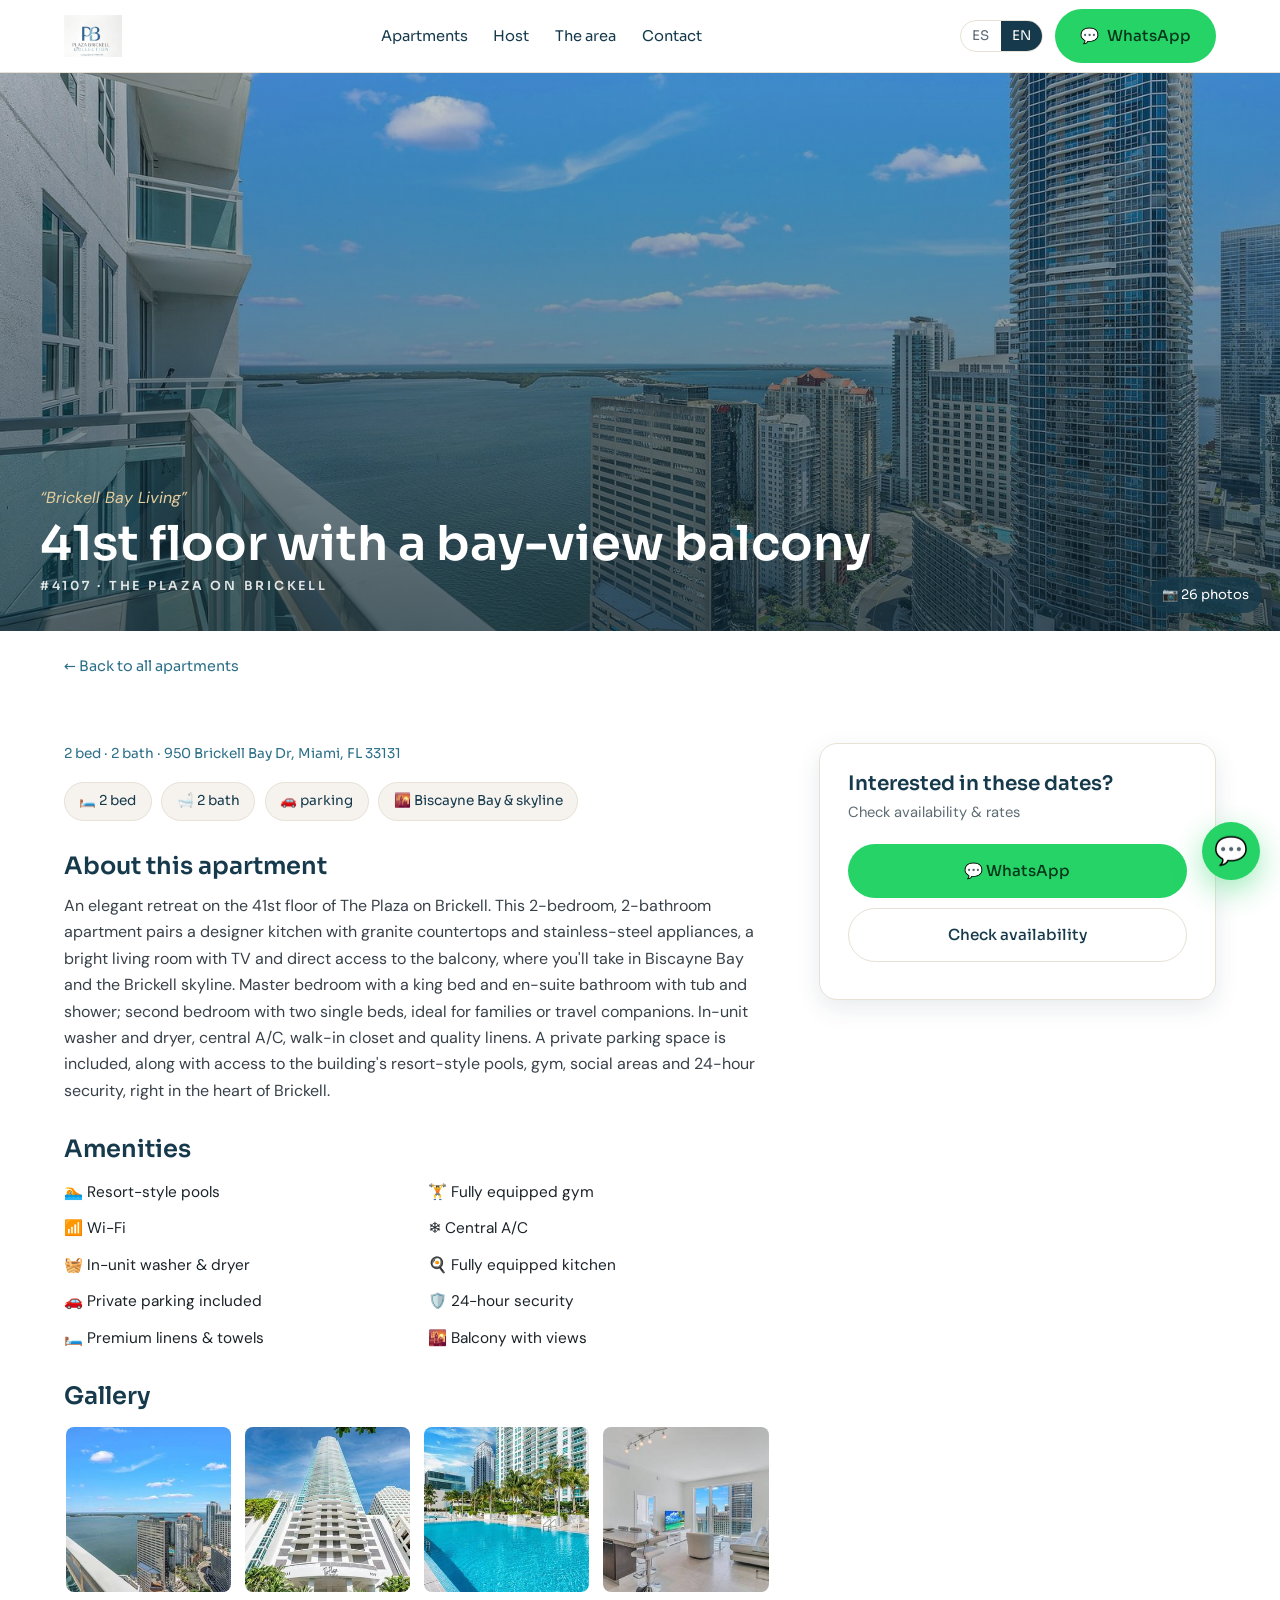
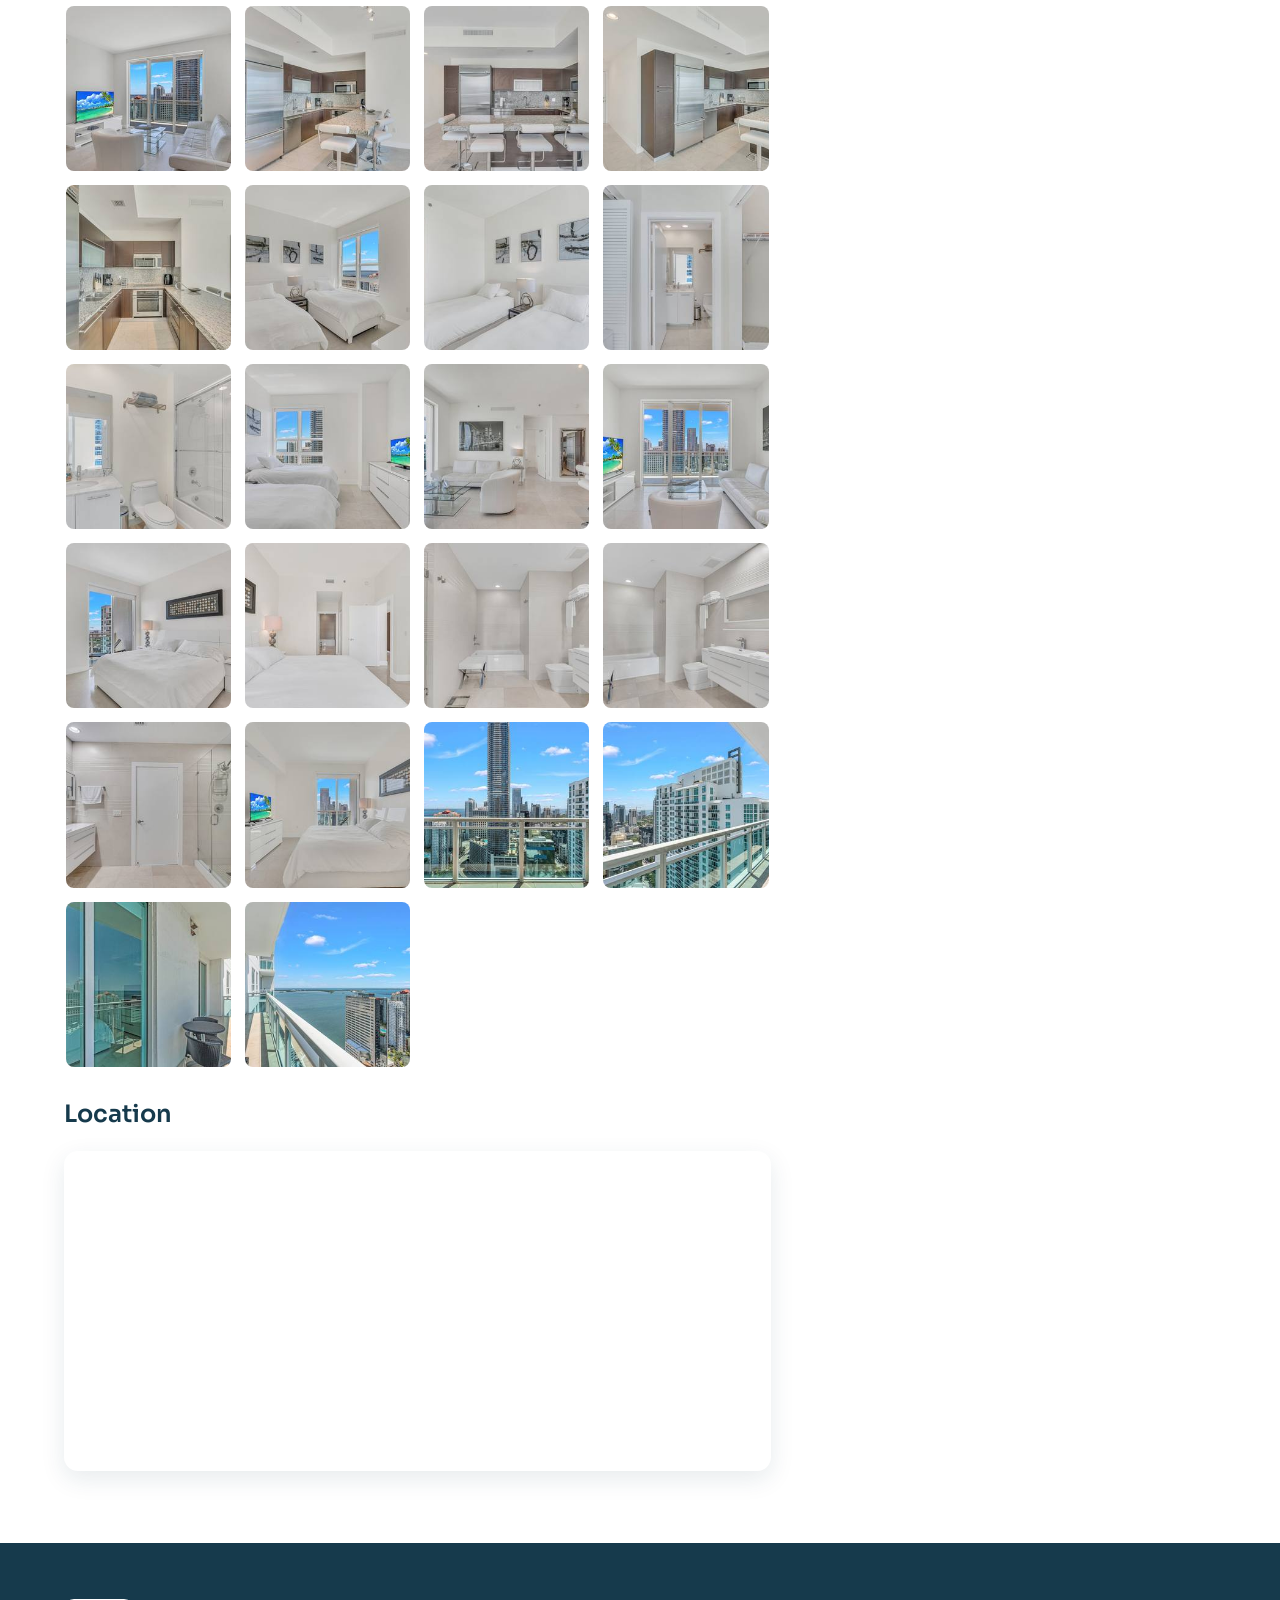
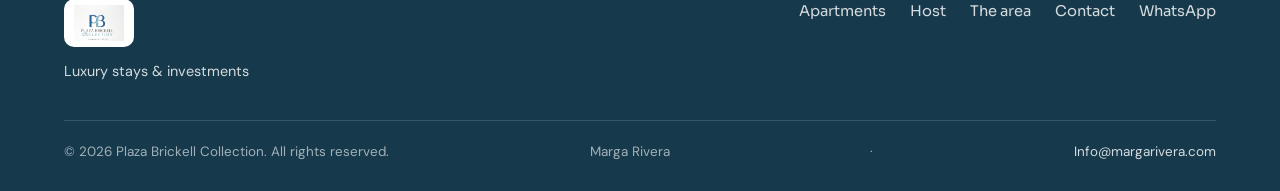
==== apartment-4107.html @ ec637079 "Añadir apartamentos 4405 y 4107 (2 hab · 2 baños, 950 Brickell Bay Dr) con fotos y fichas; botón Air" ====
<!DOCTYPE html>
<html lang="en">
<head>
  <meta charset="UTF-8">
  <meta name="viewport" content="width=device-width, initial-scale=1.0">
  <title>Brickell Bay Living · Plaza Brickell Collection</title>
  <meta name="description" content="Elegant 2-bedroom on the 41st floor with a designer kitchen, two full bathrooms and a balcony over the bay.">
  <meta property="og:type" content="website">
  <meta property="og:description" content="Elegant 2-bedroom on the 41st floor with a designer kitchen, two full bathrooms and a balcony over the bay.">
  <meta property="og:url" content="https://miguelf660.github.io/plaza-brickell/apartment-4107.html">
  <link rel="canonical" href="https://miguelf660.github.io/plaza-brickell/apartment-4107.html">
  <meta property="og:title" content="Brickell Bay Living · Plaza Brickell Collection">
  <meta property="og:image" content="https://miguelf660.github.io/plaza-brickell/assets/img/apartments/4107/01.jpg">
  <meta name="theme-color" content="#163a4c">
  <link rel="preconnect" href="https://fonts.googleapis.com">
  <link rel="preconnect" href="https://fonts.gstatic.com" crossorigin>
  <link href="https://fonts.googleapis.com/css2?family=DM+Sans:wght@300;400;500;700&family=Sora:wght@300;400;500;600;700&display=swap" rel="stylesheet">
  <link rel="stylesheet" href="assets/css/styles.css">
  <link rel="icon" href="assets/img/brand/logo.jpg">
  <link rel="preload" as="image" href="assets/img/apartments/4107/01.jpg">
</head>
<body>

  <!-- NAV -->
  <header class="nav">
    <div class="wrap nav__inner">
      <a class="nav__logo" href="index.html">
        <img src="assets/img/brand/logo.jpg" alt="Plaza Brickell Collection">
      </a>
      <nav class="nav__links">
        <a href="index.html#apartamentos" data-ui="nav_apts">Apartments</a>
        <a href="index.html#anfitriona" data-ui="nav_host">Host</a>
        <a href="index.html#zona" data-ui="nav_area">The area</a>
        <a href="index.html#contacto" data-ui="nav_contact">Contact</a>
      </nav>
      <div class="nav__actions">
        <div class="lang">
          <button data-lang="es">ES</button>
          <button data-lang="en">EN</button>
        </div>
        <a class="btn btn--wa" data-wa target="_blank" rel="noopener" href="#">💬 <span data-ui="cta_wa">WhatsApp</span></a>
        <button class="nav__burger" aria-label="Menu">☰</button>
      </div>
    </div>
  </header>

  <!-- DETALLE (render JS) -->
  <main id="detail"></main>

  <!-- FOOTER -->
  <footer class="footer">
    <div class="wrap">
      <div class="footer__top">
        <div class="footer__brand">
          <img src="assets/img/brand/logo.jpg" alt="Plaza Brickell Collection">
          <p style="margin-top:.8rem;max-width:280px;font-size:.9rem" data-bind="SITE.logoSub">Luxury stays &amp; investments</p>
        </div>
        <nav class="footer__links">
          <a href="index.html#apartamentos" data-ui="nav_apts">Apartments</a>
          <a href="index.html#anfitriona" data-ui="nav_host">Host</a>
          <a href="index.html#zona" data-ui="nav_area">The area</a>
          <a href="index.html#contacto" data-ui="nav_contact">Contact</a>
          <a data-wa target="_blank" rel="noopener" href="#">WhatsApp</a>
        </nav>
      </div>
      <div class="footer__bottom">
        <span>© <span id="year"></span> <span data-bind="SITE.brand">Plaza Brickell Collection</span>. <span data-ui="foot_rights">All rights reserved.</span></span>
        <span data-bind="SITE.host.name">Marga Rivera</span> · <a data-bind-href="SITE.emailHref" data-bind="SITE.email" href="#">email</a>
      </div>
    </div>
  </footer>

  <!-- LIGHTBOX -->
  <div class="lb" id="lb">
    <button class="lb__close" aria-label="Close">✕</button>
    <button class="lb__nav lb__prev" aria-label="Previous">‹</button>
    <img src="" alt="">
    <button class="lb__nav lb__next" aria-label="Next">›</button>
    <div class="lb__counter"></div>
  </div>

  <a class="fab" data-wa target="_blank" rel="noopener" href="#" aria-label="WhatsApp">💬</a>

  <script>window.APT_ID="4107";</script>
  <script src="assets/js/data.js"></script>
  <script src="assets/js/main.js"></script>
  <script>document.getElementById('year').textContent = new Date().getFullYear();</script>
</body>
</html>
---- assets/css/styles.css ----
/* ============================================================================
   Plaza Brickell Collection — Estilos
   Paleta de marca: azul Brickell (logo) + dorado cálido, fondo claro elegante.
   ============================================================================ */
:root{
  --navy:#163a4c;
  --teal:#2c6f88;
  --teal-d:#1f5167;
  --steel:#6f9bb0;
  --gold:#c9a96e;
  --gold-d:#b08f4f;
  --gold-soft:#e6cf9f;
  --ink:#1b2329;
  --muted:#5d6b73;
  --bg:#ffffff;
  --bg-soft:#f6f3ee;
  --line:#e7e1d6;
  --shadow:0 18px 50px rgba(22,58,76,.14);
  --shadow-sm:0 8px 24px rgba(22,58,76,.10);
  --font-head:'Sora',system-ui,sans-serif;
  --font-body:'DM Sans',system-ui,sans-serif;
  --maxw:1200px;
}
*{box-sizing:border-box;margin:0;padding:0}
html{scroll-behavior:smooth}
body{
  font-family:var(--font-body);
  color:var(--ink);
  background:var(--bg);
  line-height:1.65;
  -webkit-font-smoothing:antialiased;
}
img{max-width:100%;display:block}
a{color:inherit;text-decoration:none}
h1,h2,h3,h4{font-family:var(--font-head);font-weight:600;line-height:1.15;color:var(--navy)}
.wrap{max-width:var(--maxw);margin:0 auto;padding:0 24px}
.eyebrow{
  font-family:var(--font-head);font-size:.78rem;font-weight:600;
  letter-spacing:.22em;text-transform:uppercase;color:var(--gold-d);
}
.section{padding:88px 0}
.section--soft{background:var(--bg-soft)}
.section-head{max-width:720px;margin:0 auto 48px;text-align:center}
.section-head h2{font-size:clamp(1.8rem,3.4vw,2.6rem);margin:.4rem 0 .6rem}
.section-head p{color:var(--muted);font-size:1.05rem}
.lead{color:var(--muted)}

/* Botones */
.btn{
  display:inline-flex;align-items:center;gap:.5rem;
  font-family:var(--font-head);font-weight:500;font-size:.95rem;
  padding:.85rem 1.5rem;border-radius:999px;border:1px solid transparent;
  cursor:pointer;transition:.25s ease;white-space:nowrap;
}
.btn--gold{background:var(--gold);color:#23303a}
.btn--gold:hover{background:var(--gold-d);color:#fff;transform:translateY(-1px)}
.btn--navy{background:var(--navy);color:#fff}
.btn--navy:hover{background:var(--teal-d);transform:translateY(-1px)}
.btn--wa{background:#25d366;color:#06371a}
.btn--wa:hover{background:#1eb455;color:#fff;transform:translateY(-1px)}
.btn--ghost{background:transparent;border-color:var(--line);color:var(--navy)}
.btn--ghost:hover{border-color:var(--gold);color:var(--gold-d)}
.btn--lg{padding:1rem 1.9rem;font-size:1rem}

/* ---------------- NAV ---------------- */
.nav{
  position:sticky;top:0;z-index:50;background:rgba(255,255,255,.92);
  backdrop-filter:blur(10px);border-bottom:1px solid var(--line);
}
.nav__inner{display:flex;align-items:center;justify-content:space-between;height:72px}
.nav__logo{display:flex;align-items:center;gap:.6rem}
.nav__logo img{height:42px;width:auto}
.nav__links{display:flex;align-items:center;gap:1.6rem}
.nav__links a{font-family:var(--font-head);font-size:.92rem;color:var(--navy);transition:.2s}
.nav__links a:hover{color:var(--gold-d)}
.nav__actions{display:flex;align-items:center;gap:.75rem}
.lang{
  display:flex;border:1px solid var(--line);border-radius:999px;overflow:hidden;
  font-family:var(--font-head);font-size:.8rem;
}
.lang button{background:transparent;border:0;padding:.4rem .7rem;cursor:pointer;color:var(--muted);font-family:inherit}
.lang button.is-active{background:var(--navy);color:#fff}
.nav__burger{display:none;background:none;border:0;font-size:1.5rem;color:var(--navy);cursor:pointer}

/* ---------------- HERO ---------------- */
.hero{
  position:relative;min-height:88vh;display:flex;align-items:flex-end;
  color:#fff;background:#0d2733;overflow:hidden;
}
.hero__bg{position:absolute;inset:0;background-size:cover;background-position:center;transform:scale(1.03)}
.hero__bg::after{content:"";position:absolute;inset:0;
  background:linear-gradient(180deg,rgba(13,39,51,.35) 0%,rgba(13,39,51,.15) 40%,rgba(13,39,51,.82) 100%)}
.hero__inner{position:relative;z-index:2;padding-bottom:72px;max-width:760px}
.hero__kicker{color:var(--gold-soft);letter-spacing:.22em;text-transform:uppercase;font-family:var(--font-head);font-weight:600;font-size:.8rem}
.hero h1{color:#fff;font-size:clamp(2.4rem,5.5vw,4.2rem);font-weight:700;margin:.6rem 0 1rem;line-height:1.05}
.hero p{font-size:clamp(1.05rem,2vw,1.3rem);max-width:620px;color:rgba(255,255,255,.92)}
.hero__cta{display:flex;flex-wrap:wrap;gap:.9rem;margin-top:1.8rem}
.scroll-hint{position:absolute;left:50%;bottom:22px;transform:translateX(-50%);z-index:2;color:rgba(255,255,255,.7);font-size:1.4rem;animation:bob 2s infinite}
@keyframes bob{0%,100%{transform:translate(-50%,0)}50%{transform:translate(-50%,8px)}}

/* ---------------- APARTMENTS GRID ---------------- */
.apts{display:grid;grid-template-columns:repeat(3,1fr);gap:28px}
.card{
  background:#fff;border:1px solid var(--line);border-radius:18px;overflow:hidden;
  box-shadow:var(--shadow-sm);transition:.3s ease;display:flex;flex-direction:column;
}
.card:hover{transform:translateY(-6px);box-shadow:var(--shadow)}
.card__media{position:relative;aspect-ratio:4/3;overflow:hidden}
.card__media img{width:100%;height:100%;object-fit:cover;transition:.5s ease}
.card:hover .card__media img{transform:scale(1.06)}
.card__badge{position:absolute;top:14px;left:14px;background:rgba(22,58,76,.88);color:#fff;
  font-family:var(--font-head);font-size:.74rem;letter-spacing:.04em;padding:.35rem .7rem;border-radius:999px}
.card__flag{position:absolute;top:14px;right:14px;background:var(--gold);color:#23303a;
  font-family:var(--font-head);font-size:.7rem;padding:.3rem .6rem;border-radius:999px}
.card__body{padding:22px 22px 24px;display:flex;flex-direction:column;flex:1}
.card__nick{font-style:italic;color:var(--gold-d);font-size:.92rem;margin-bottom:.2rem}
.card__title{font-size:1.28rem;margin-bottom:.5rem}
.card__type{font-family:var(--font-head);font-size:.85rem;color:var(--teal);margin-bottom:.7rem}
.card__short{color:var(--muted);font-size:.96rem;flex:1}
.card__meta{display:flex;gap:1.1rem;flex-wrap:wrap;margin:1rem 0;color:var(--ink);font-size:.88rem}
.card__meta span{display:inline-flex;align-items:center;gap:.35rem}
.card__foot{display:flex;align-items:center;justify-content:space-between;gap:.6rem;margin-top:auto}

/* ---------------- SPLIT (about / places) ---------------- */
.split{display:grid;grid-template-columns:1fr 1fr;gap:56px;align-items:center}
.split__media img{border-radius:18px;box-shadow:var(--shadow);width:100%;object-fit:cover}
.split h2{font-size:clamp(1.7rem,3vw,2.3rem);margin:.4rem 0 1rem}
.split p+p{margin-top:1rem}
.places{display:grid;grid-template-columns:1fr 1fr;gap:32px;margin-top:8px}
.place-card{background:#fff;border:1px solid var(--line);border-radius:16px;padding:32px;box-shadow:var(--shadow-sm)}
.place-card h3{font-size:1.4rem;margin-bottom:.6rem}
.place-card p{color:var(--muted);font-size:.98rem}

/* ---------------- HOST strip ---------------- */
.host{display:grid;grid-template-columns:.8fr 1.2fr;gap:48px;align-items:center}
.host__photo{position:relative}
.host__photo img{border-radius:18px;box-shadow:var(--shadow);aspect-ratio:4/5;object-fit:cover;object-position:center top}
.host__sig{font-family:var(--font-head);color:var(--gold-d);font-size:1.1rem;margin-top:1rem;font-weight:600}

/* ---------------- CONTACT ---------------- */
.contact{display:grid;grid-template-columns:1fr 1fr;gap:48px}
.contact__aside h2{font-size:clamp(1.7rem,3vw,2.3rem);margin-bottom:1rem}
.contact__list{list-style:none;margin:1.6rem 0 0;display:flex;flex-direction:column;gap:1rem}
.contact__list li{display:flex;gap:.8rem;align-items:flex-start;color:var(--ink)}
.contact__list .ic{font-size:1.2rem}
.contact__cta{display:flex;flex-wrap:wrap;gap:.8rem;margin-top:1.8rem}
.form{background:#fff;border:1px solid var(--line);border-radius:18px;padding:32px;box-shadow:var(--shadow-sm)}
.field{margin-bottom:1rem}
.field label{display:block;font-family:var(--font-head);font-size:.85rem;margin-bottom:.35rem;color:var(--navy)}
.field input,.field select,.field textarea{
  width:100%;padding:.8rem .9rem;border:1px solid var(--line);border-radius:10px;
  font-family:var(--font-body);font-size:.95rem;background:#fdfcfa;color:var(--ink);transition:.2s;
}
.field input:focus,.field select:focus,.field textarea:focus{outline:none;border-color:var(--gold);box-shadow:0 0 0 3px rgba(201,169,110,.18)}
.field textarea{min-height:96px;resize:vertical}
.form__msg{margin-top:.8rem;font-size:.9rem;display:none}
.form__msg.ok{display:block;color:#1c7a45}
.form__msg.err{display:block;color:#b3402e}
.form .btn{width:100%;justify-content:center}

/* ---------------- FOOTER ---------------- */
.footer{background:var(--navy);color:rgba(255,255,255,.82);padding:56px 0 28px}
.footer__top{display:flex;flex-wrap:wrap;justify-content:space-between;gap:28px;align-items:flex-start}
.footer__brand img{height:48px;background:#fff;border-radius:10px;padding:6px 10px}
.footer a{color:rgba(255,255,255,.82)}
.footer a:hover{color:var(--gold-soft)}
.footer__links{display:flex;gap:1.5rem;flex-wrap:wrap;font-family:var(--font-head);font-size:.92rem}
.footer__bottom{margin-top:36px;padding-top:20px;border-top:1px solid rgba(255,255,255,.14);
  display:flex;flex-wrap:wrap;justify-content:space-between;gap:10px;font-size:.84rem;color:rgba(255,255,255,.6)}

/* ---------------- DETALLE APARTAMENTO ---------------- */
.detail-hero{position:relative;height:62vh;min-height:420px;background:#0d2733;overflow:hidden;cursor:zoom-in}
.detail-hero img{width:100%;height:100%;object-fit:cover}
.detail-hero__grad{position:absolute;inset:0;background:linear-gradient(180deg,rgba(13,39,51,.25),rgba(13,39,51,.7))}
.detail-hero__cap{position:absolute;left:0;right:0;bottom:0;z-index:2;color:#fff;padding:0 0 34px}
.detail-hero__cap .nick{font-style:italic;color:var(--gold-soft)}
.detail-hero__cap h1{color:#fff;font-size:clamp(1.9rem,4vw,3rem);margin:.3rem 0}
.gallery-count{position:absolute;right:18px;bottom:18px;z-index:2;background:rgba(22,58,76,.8);color:#fff;font-family:var(--font-head);font-size:.82rem;padding:.45rem .8rem;border-radius:999px}
.detail-layout{display:grid;grid-template-columns:1.6fr .9fr;gap:48px;padding:64px 0}
.chips{display:flex;flex-wrap:wrap;gap:.6rem;margin-bottom:1.6rem}
.chip{background:var(--bg-soft);border:1px solid var(--line);border-radius:999px;padding:.45rem .9rem;font-family:var(--font-head);font-size:.85rem;color:var(--navy);display:inline-flex;gap:.4rem;align-items:center}
.detail-body h2{font-size:1.5rem;margin:2rem 0 .8rem}
.detail-body p{color:#384149}
.amen-grid{display:grid;grid-template-columns:repeat(2,1fr);gap:.7rem 1.4rem;margin-top:1rem}
.amen-grid li{list-style:none;display:flex;gap:.6rem;align-items:center;color:var(--ink);font-size:.96rem}
.thumbs{display:grid;grid-template-columns:repeat(4,1fr);gap:10px;margin-top:14px}
.thumbs img{aspect-ratio:1;object-fit:cover;border-radius:10px;cursor:pointer;transition:.2s;border:2px solid transparent}
.thumbs img:hover{transform:scale(1.03);border-color:var(--gold)}
.booking-card{position:sticky;top:96px;background:#fff;border:1px solid var(--line);border-radius:18px;padding:28px;box-shadow:var(--shadow-sm)}
.booking-card h3{font-size:1.25rem;margin-bottom:.3rem}
.booking-card .price-note{color:var(--muted);font-size:.92rem;margin-bottom:1.2rem}
.booking-card .btn{width:100%;justify-content:center;margin-bottom:.6rem}
.booking-card .or{text-align:center;color:var(--muted);font-size:.8rem;margin:.7rem 0}
.notice{background:#fff7e8;border:1px solid #f0dcae;color:#8a6d2f;border-radius:12px;padding:.8rem 1rem;font-size:.88rem;margin-top:1rem}
.backlink{display:inline-flex;align-items:center;gap:.4rem;color:var(--teal);font-family:var(--font-head);font-size:.9rem;margin:24px 0 0}
.map{width:100%;height:320px;border:0;border-radius:14px;margin-top:.6rem;box-shadow:var(--shadow-sm)}
.contact .map{height:240px}

/* ---------------- LIGHTBOX ---------------- */
.lb{position:fixed;inset:0;background:rgba(10,24,31,.94);z-index:100;display:none;align-items:center;justify-content:center}
.lb.open{display:flex}
.lb img{max-width:92vw;max-height:86vh;border-radius:8px;box-shadow:0 20px 60px rgba(0,0,0,.5)}
.lb__close,.lb__nav{position:absolute;background:rgba(255,255,255,.12);border:0;color:#fff;cursor:pointer;
  width:50px;height:50px;border-radius:50%;font-size:1.5rem;display:flex;align-items:center;justify-content:center;transition:.2s}
.lb__close:hover,.lb__nav:hover{background:rgba(255,255,255,.28)}
.lb__close{top:22px;right:22px}
.lb__nav{top:50%;transform:translateY(-50%)}
.lb__prev{left:22px}.lb__next{right:22px}
.lb__counter{position:absolute;bottom:22px;left:50%;transform:translateX(-50%);color:#fff;font-family:var(--font-head);font-size:.9rem}

/* WhatsApp flotante */
.fab{position:fixed;right:20px;bottom:20px;z-index:60;width:58px;height:58px;border-radius:50%;
  background:#25d366;color:#fff;display:flex;align-items:center;justify-content:center;font-size:1.7rem;
  box-shadow:0 10px 30px rgba(37,211,102,.45);transition:.25s}
.fab:hover{transform:scale(1.08)}

/* Reveal on scroll */
.reveal{opacity:0;transform:translateY(24px);transition:.7s ease}
.reveal.in{opacity:1;transform:none}

/* ---------------- RESPONSIVE ---------------- */
@media (max-width:980px){
  .apts{grid-template-columns:repeat(2,1fr)}
  .split,.contact,.host{grid-template-columns:1fr;gap:34px}
  .host__photo{max-width:360px;margin:0 auto}
  .detail-layout{grid-template-columns:1fr;gap:32px}
  .booking-card{position:static}
  .places{grid-template-columns:1fr}
}
@media (max-width:680px){
  .section{padding:60px 0}
  .apts{grid-template-columns:1fr}
  .nav__links{display:none}
  .nav__links.open{display:flex;position:absolute;top:72px;left:0;right:0;background:#fff;
    flex-direction:column;padding:18px 24px;border-bottom:1px solid var(--line);gap:1rem}
  .nav__burger{display:block}
  .amen-grid{grid-template-columns:1fr}
  .thumbs{grid-template-columns:repeat(3,1fr)}
}
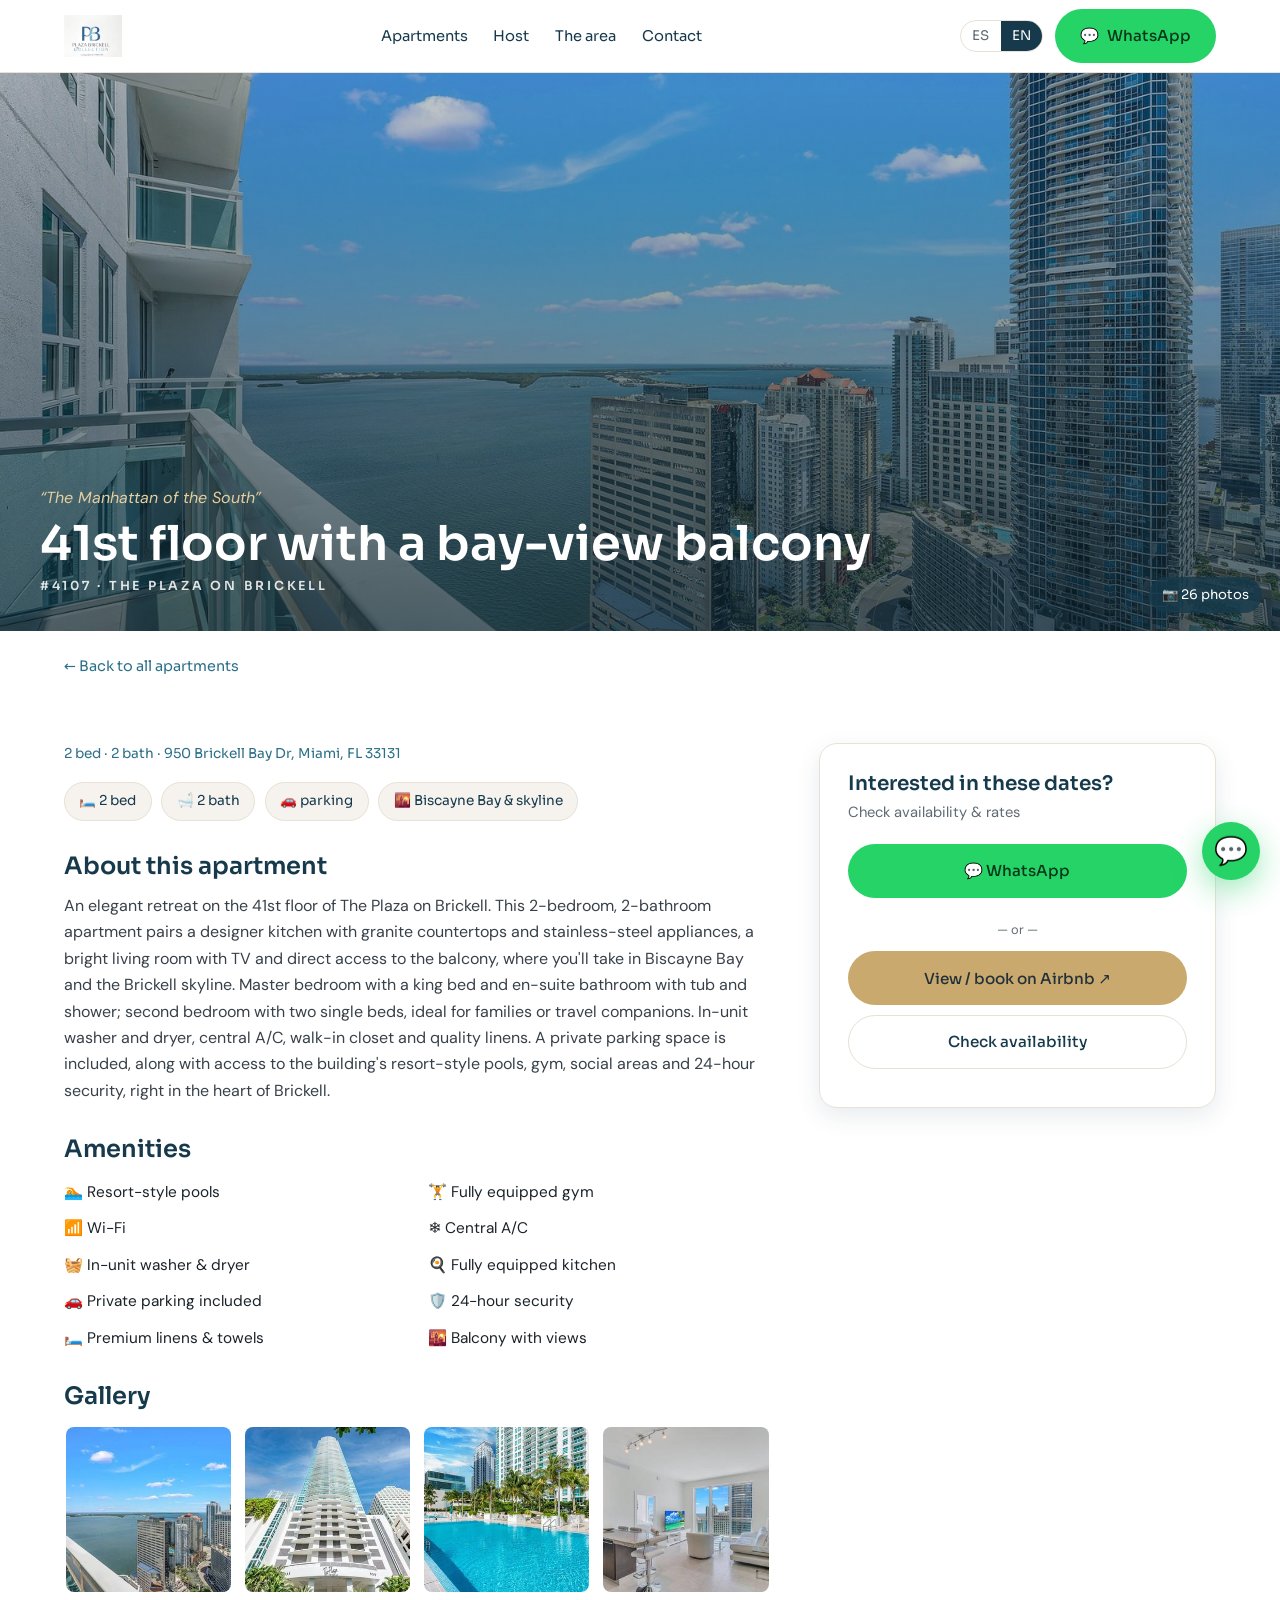
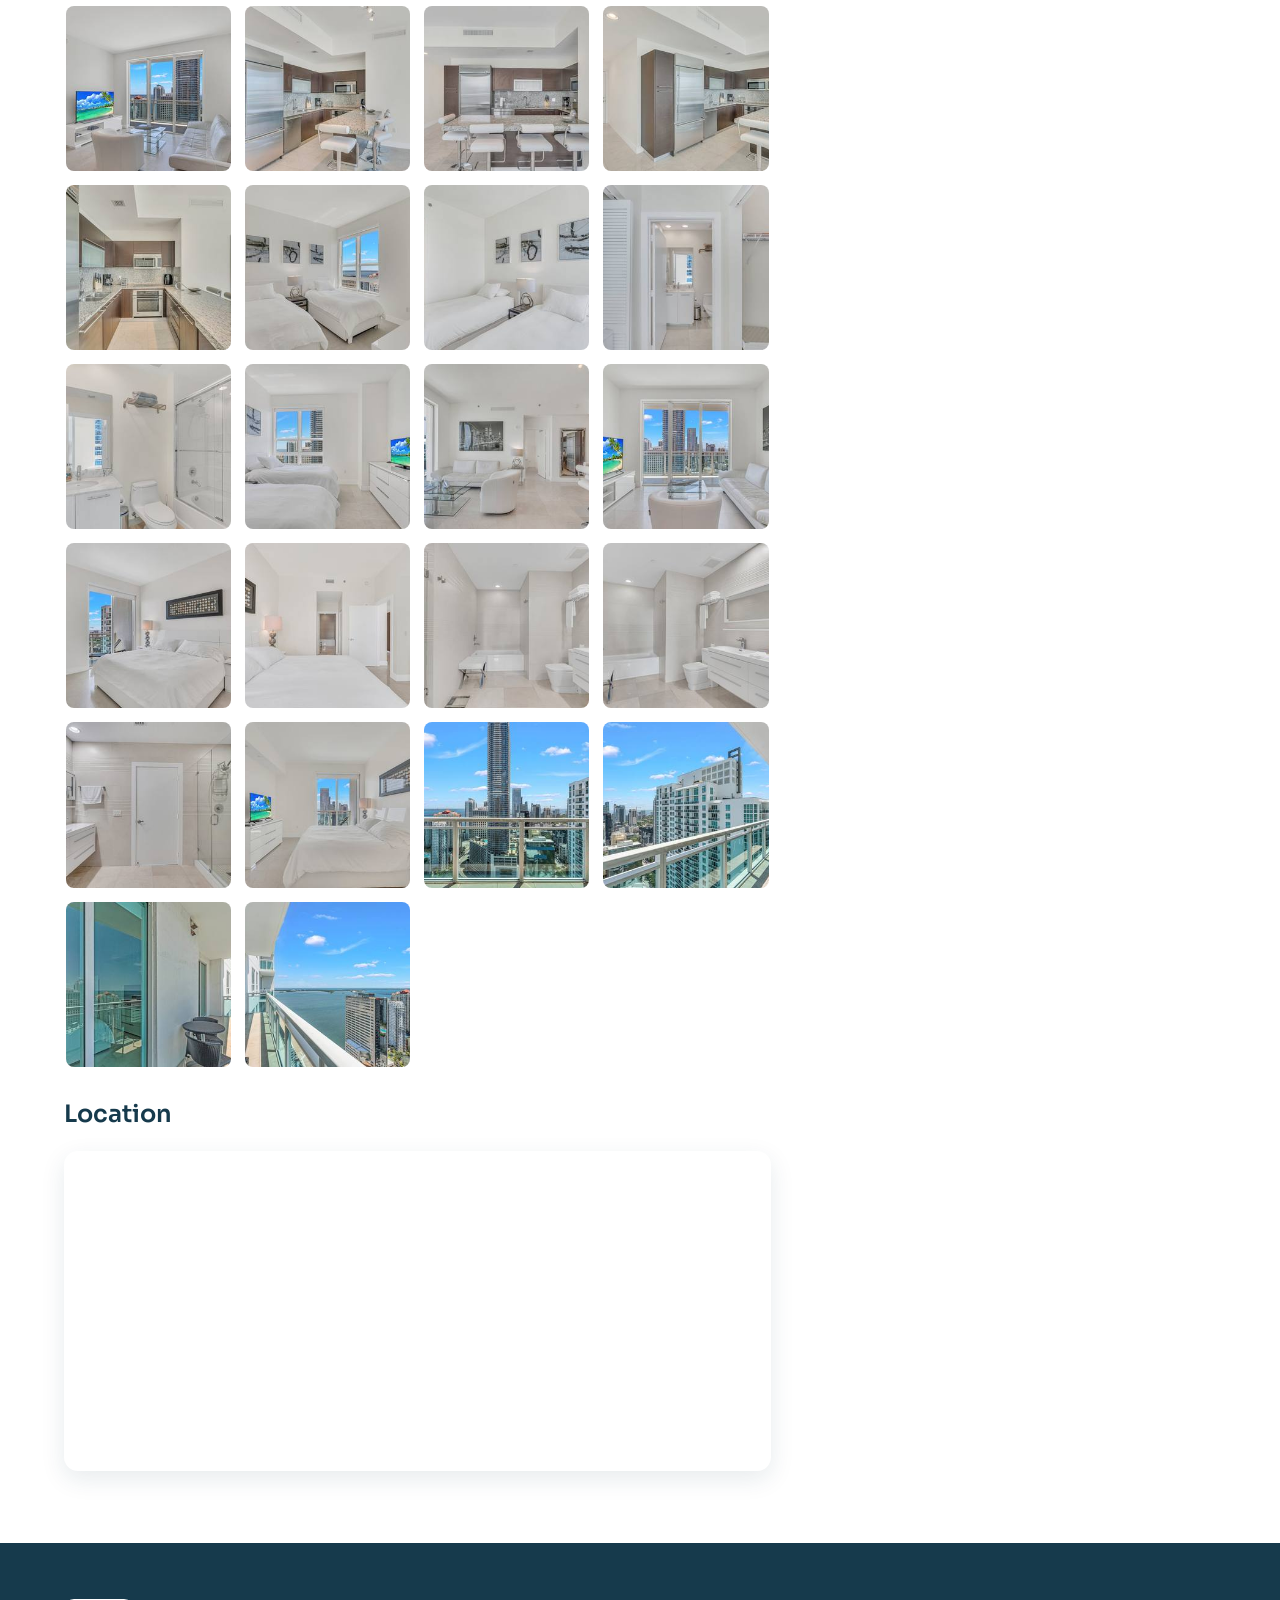
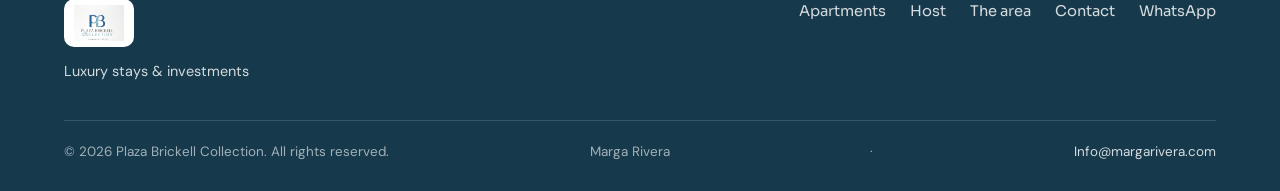
==== commit ec4e6064: "4405 y 4107: nombres y enlaces reales de Airbnb (2 hab · 2 baños confirmados) Co-Authored-By: Claude" ====
--- a/apartment-4107.html
+++ b/apartment-4107.html
@@ -3,13 +3,13 @@
 <head>
   <meta charset="UTF-8">
   <meta name="viewport" content="width=device-width, initial-scale=1.0">
-  <title>Brickell Bay Living · Plaza Brickell Collection</title>
+  <title>The Manhattan of the South · Plaza Brickell Collection</title>
   <meta name="description" content="Elegant 2-bedroom on the 41st floor with a designer kitchen, two full bathrooms and a balcony over the bay.">
   <meta property="og:type" content="website">
   <meta property="og:description" content="Elegant 2-bedroom on the 41st floor with a designer kitchen, two full bathrooms and a balcony over the bay.">
   <meta property="og:url" content="https://miguelf660.github.io/plaza-brickell/apartment-4107.html">
   <link rel="canonical" href="https://miguelf660.github.io/plaza-brickell/apartment-4107.html">
-  <meta property="og:title" content="Brickell Bay Living · Plaza Brickell Collection">
+  <meta property="og:title" content="The Manhattan of the South · Plaza Brickell Collection">
   <meta property="og:image" content="https://miguelf660.github.io/plaza-brickell/assets/img/apartments/4107/01.jpg">
   <meta name="theme-color" content="#163a4c">
   <link rel="preconnect" href="https://fonts.googleapis.com">
